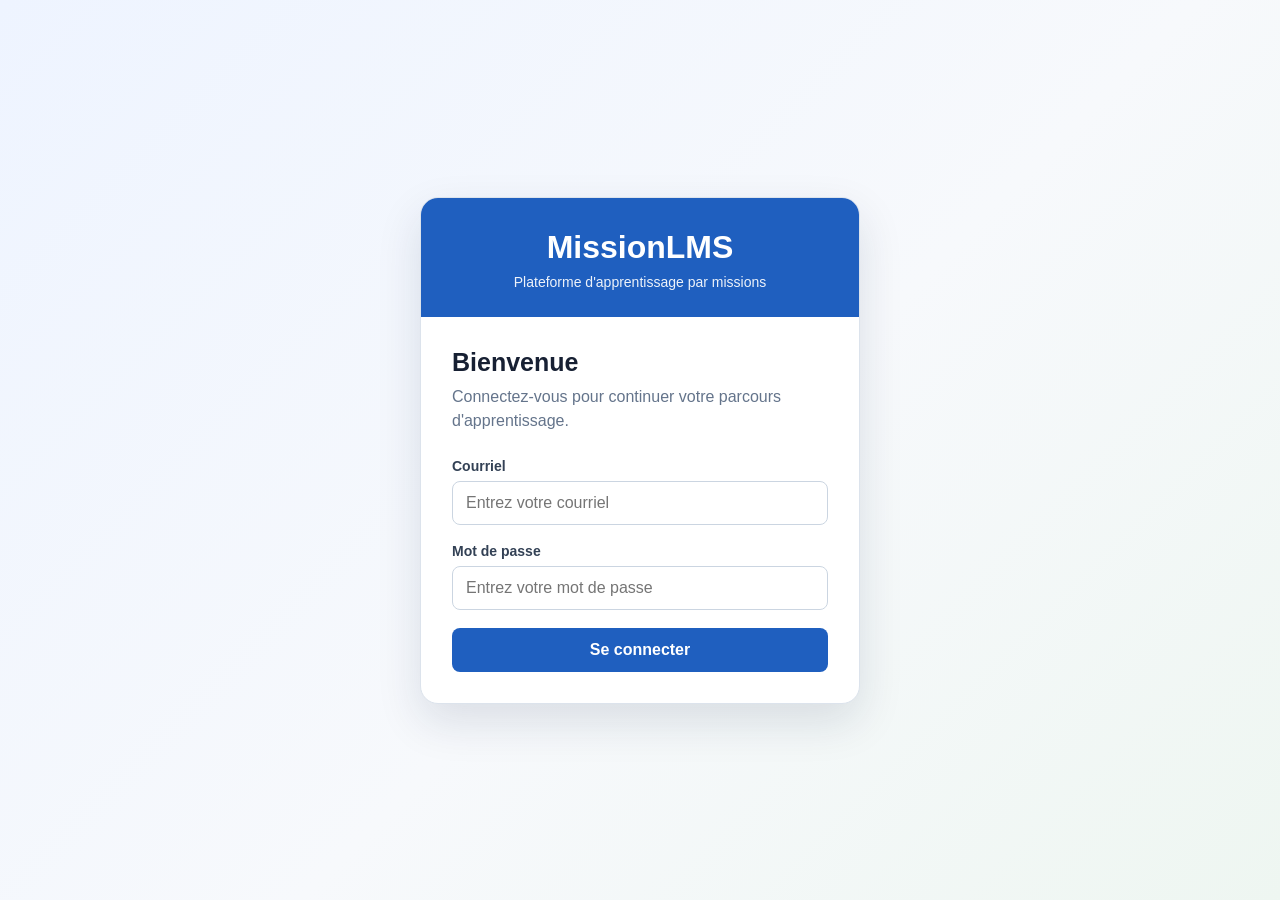
==== frontend/admin.html @ 3b76dc15 "Initial MissionLMS Docker version" ====
<!DOCTYPE html>
<html lang="fr">

<head>

    <meta charset="UTF-8">

    <meta
        name="viewport"
        content="width=device-width, initial-scale=1.0"
    >

    <title>MissionLMS Administration</title>

    <link
        rel="stylesheet"
        href="admin/admin.css"
    >

</head>


<body>

    <!-- =====================================================
         SIDEBAR
         ===================================================== -->

    <aside class="sidebar">

        <div class="logo">
            <h2>MissionLMS</h2>
            <span>Administration</span>
            <div class="region-mark sidebar-region">⚜ Québec</div>
        </div>

        <nav>

            <button
                class="nav-button active"
                data-section="dashboard"
            >
                Tableau de bord
            </button>


            <button
                class="nav-button"
                data-section="students"
            >
                Étudiants
            </button>

            <button
                class="nav-button"
                data-section="courses"
            >
                Cours
            </button>

            <button
                class="nav-button"
                data-section="missions"
            >
                Missions
            </button>

            <button
                class="nav-button"
                data-section="lessons"
            >
                Leçons
            </button>

            <button
                class="nav-button"
                data-section="assignments"
            >
                Travaux
            </button>

        </nav>

    </aside>


    <!-- =====================================================
         MAIN CONTENT
         ===================================================== -->

    <main class="main-content">

        <header class="topbar">

            <div>

                <h1>Tableau de bord administrateur</h1>

                <p>
                    Gérez le contenu pédagogique de MissionLMS.
                </p>

            </div>

            <div class="region-mark top-region">⚜ Québec</div>

            <button class="student-link" type="button" onclick="adminDéconnexion()">Déconnexion</button>

        </header>


        <!-- =================================================
             DASHBOARD
             ================================================= -->

        <section
            id="dashboard-section"
            class="admin-section active-section"
        >

            <h2>Vue d’ensemble</h2>

            <div class="stats-grid">

                <div class="stat-card">
                    <span>Cours</span>
                    <strong id="course-count">-</strong>
                </div>

                <div class="stat-card">
                    <span>Missions</span>
                    <strong id="mission-count">-</strong>
                </div>

                <div class="stat-card">
                    <span>Leçons</span>
                    <strong id="lesson-count">-</strong>
                </div>

                <div class="stat-card">
                    <span>Travaux</span>
                    <strong id="assignment-count">-</strong>
                </div>

            </div>

        </section>


        <!-- =================================================
             COURSES
             ================================================= -->


        <section id="students-section" class="admin-section">
            <div class="section-header">
                <div><h2>Étudiants</h2><p>Créez des comptes étudiants et inscrivez-les à un cours.</p></div>
                <button id="add-student-button" class="primary-button">+ Ajouter un étudiant</button>
            </div>
            <div id="students-list"></div>
        </section>

        <section
            id="courses-section"
            class="admin-section"
        >

            <div class="section-header">

                <div>
                    <h2>Cours</h2>
                    <p>Gérez vos cours.</p>
                </div>

                <button
                    id="add-course-button"
                    class="primary-button"
                >
                    + Ajouter un cours
                </button>

            </div>

            <div id="courses-list"></div>

        </section>


        <!-- =================================================
             MISSIONS
             ================================================= -->

        <section
            id="missions-section"
            class="admin-section"
        >

            <div class="section-header">

                <div>
                    <h2>Missions</h2>
                    <p>Gérez les missions des cours.</p>
                </div>

                <button
                    id="add-mission-button"
                    class="primary-button"
                >
                    + Ajouter une mission
                </button>

            </div>

            <div id="missions-list"></div>

        </section>


        <!-- =================================================
             LESSONS
             ================================================= -->

        <section
            id="lessons-section"
            class="admin-section"
        >

            <div class="section-header">

                <div>

                    <h2>Leçons</h2>

                    <p>
                        Créez, modifiez et supprimez les leçons des missions.
                    </p>

                </div>

                <button
                    id="add-lesson-button"
                    class="primary-button"
                >
                    + Ajouter une leçon
                </button>

            </div>

            <div id="lessons-list"></div>

        </section>


        <!-- =================================================
             ASSIGNMENTS
             ================================================= -->

        <section
            id="assignments-section"
            class="admin-section"
        >

            <div class="section-header">

                <div>

                    <h2>Travaux</h2>

                    <p>
                        Créez, modifiez et supprimez les travaux.
                    </p>

                </div>

                <button
                    id="add-assignment-button"
                    class="primary-button"
                >
                    + Ajouter un travail
                </button>

            </div>

            <div id="assignments-list"></div>

        </section>

    </main>


    <!-- =====================================================
         MODAL
         ===================================================== -->

    <div
        id="modal"
        class="modal"
    >

        <div class="modal-content">

            <div class="modal-header">

                <h2 id="modal-title">
                    Edit
                </h2>

                <button
                    id="close-modal"
                    class="close-button"
                >
                    ×
                </button>

            </div>

            <div id="modal-body"></div>

        </div>

    </div>


    <!-- =====================================================
         JAVASCRIPT
         ===================================================== -->

    <script src="admin/config.js"></script>

    <script src="admin/modal.js"></script>

    <script src="admin/navigation.js"></script>

    <script src="admin/students.js"></script>

    <script src="admin/courses.js"></script>

    <script src="admin/missions.js"></script>

    <script src="admin/lessons.js"></script>

    <script src="admin/assignments.js"></script>

    <script src="admin/admin.js"></script>


</body>

</html>
---- frontend/admin/admin.css ----
:root{--p:#1f5fbf;--pd:#174a95;--text:#172033;--muted:#64748b;--border:#dce3ec;--bg:#f4f7fb;--surface:#fff;--danger:#b42318;--shadow:0 8px 25px rgba(15,35,65,.07)}
*{box-sizing:border-box}body{margin:0;font-family:Arial,Helvetica,sans-serif;background:var(--bg);color:var(--text)}button,input,textarea,select{font:inherit}
.sidebar{position:fixed;inset:0 auto 0 0;width:245px;padding:24px 15px;background:#172033;color:#fff;z-index:30}.logo{padding:4px 12px 22px;border-bottom:1px solid rgba(255,255,255,.12);margin-bottom:18px}.logo h2{margin:0;font-size:23px}.logo>span{display:block;margin-top:5px;color:#b9c7dc;font-size:13px}.sidebar-region{margin-top:17px;color:#fff;font-size:14px}nav{display:grid;gap:6px}.nav-button{width:100%;padding:11px 13px;border:0;border-radius:8px;background:transparent;color:#dbe5f4;text-align:left;font-weight:600;cursor:pointer}.nav-button:hover{background:rgba(255,255,255,.08)}.nav-button.active{background:#2b69c9;color:#fff}
.main-content{margin-left:245px;min-height:100vh}.topbar{min-height:92px;padding:20px 32px;display:flex;align-items:center;gap:20px;background:#fff;border-bottom:1px solid var(--border)}.topbar>div:first-child{flex:1}.topbar h1{margin:0;font-size:26px}.topbar p{margin:6px 0 0;color:var(--muted)}.top-region{color:#334155}.student-link{padding:9px 14px;border:1px solid var(--border);border-radius:8px;background:#fff;color:#334155;font-weight:700;cursor:pointer}.student-link:hover{background:#f8fafc}
.admin-section{display:none;padding:30px 32px 60px;max-width:1200px}.admin-section.active-section{display:block}.admin-section>h2{margin-top:0}.stats-grid{display:grid;grid-template-columns:repeat(4,minmax(0,1fr));gap:16px;margin-top:20px}.stat-card{background:#fff;border:1px solid var(--border);border-radius:13px;padding:21px;box-shadow:var(--shadow)}.stat-card span{display:block;color:var(--muted);font-size:14px}.stat-card strong{display:block;margin-top:7px;font-size:30px}.section-header{display:flex;justify-content:space-between;align-items:center;gap:20px;margin-bottom:20px}.section-header h2{margin:0}.section-header p{margin:6px 0 0;color:var(--muted)}.primary-button,.edit-button,.delete-button{border:0;border-radius:8px;padding:10px 14px;cursor:pointer;font-weight:700}.primary-button{background:var(--p);color:#fff}.primary-button:hover{background:var(--pd)}.edit-button{background:#e8f0ff;color:#1d4f9c}.delete-button{background:#fff0ef;color:var(--danger)}.content-card{background:#fff;border:1px solid var(--border);border-radius:12px;padding:20px;margin-bottom:14px;box-shadow:0 3px 12px rgba(15,35,65,.045)}.content-card h3{margin:0 0 8px}.content-card p{color:#475569;line-height:1.55}.card-actions{display:flex;gap:8px;margin-top:15px}.loading-message,.empty-message{padding:25px;color:var(--muted);background:#fff;border:1px dashed var(--border);border-radius:10px}.error-message{padding:15px;color:#991b1b;background:#fff0ef;border:1px solid #f4c7c3;border-radius:9px}
.modal{display:none;position:fixed;inset:0;padding:25px;background:rgba(15,23,42,.55);align-items:center;justify-content:center;z-index:100}.modal.show{display:flex}.modal-content{width:min(100%,650px);max-height:90vh;overflow-y:auto;background:#fff;border-radius:14px;box-shadow:0 20px 50px rgba(0,0,0,.2)}.modal-header{display:flex;justify-content:space-between;align-items:center;padding:18px 22px;border-bottom:1px solid var(--border)}.modal-header h2{margin:0}.close-button{border:0;background:transparent;font-size:28px;color:#64748b;cursor:pointer}#modal-body{padding:22px}#modal-body form{display:grid;gap:9px}#modal-body label{font-weight:700;color:#334155;margin-top:5px}#modal-body input,#modal-body textarea,#modal-body select{width:100%;padding:11px 12px;border:1px solid #cbd5e1;border-radius:8px;background:#fff}#modal-body textarea{min-height:150px;resize:vertical}#modal-body input:focus,#modal-body textarea:focus,#modal-body select:focus{outline:none;border-color:var(--p);box-shadow:0 0 0 3px rgba(31,95,191,.12)}
@media(max-width:850px){.sidebar{position:static;width:100%}.main-content{margin-left:0}.stats-grid{grid-template-columns:repeat(2,minmax(0,1fr))}.topbar{padding:18px 20px}.admin-section{padding:24px 20px 45px}.top-region{display:none}}@media(max-width:560px){.stats-grid{grid-template-columns:1fr}.section-header{align-items:flex-start;flex-direction:column}.section-header .primary-button{width:100%}}
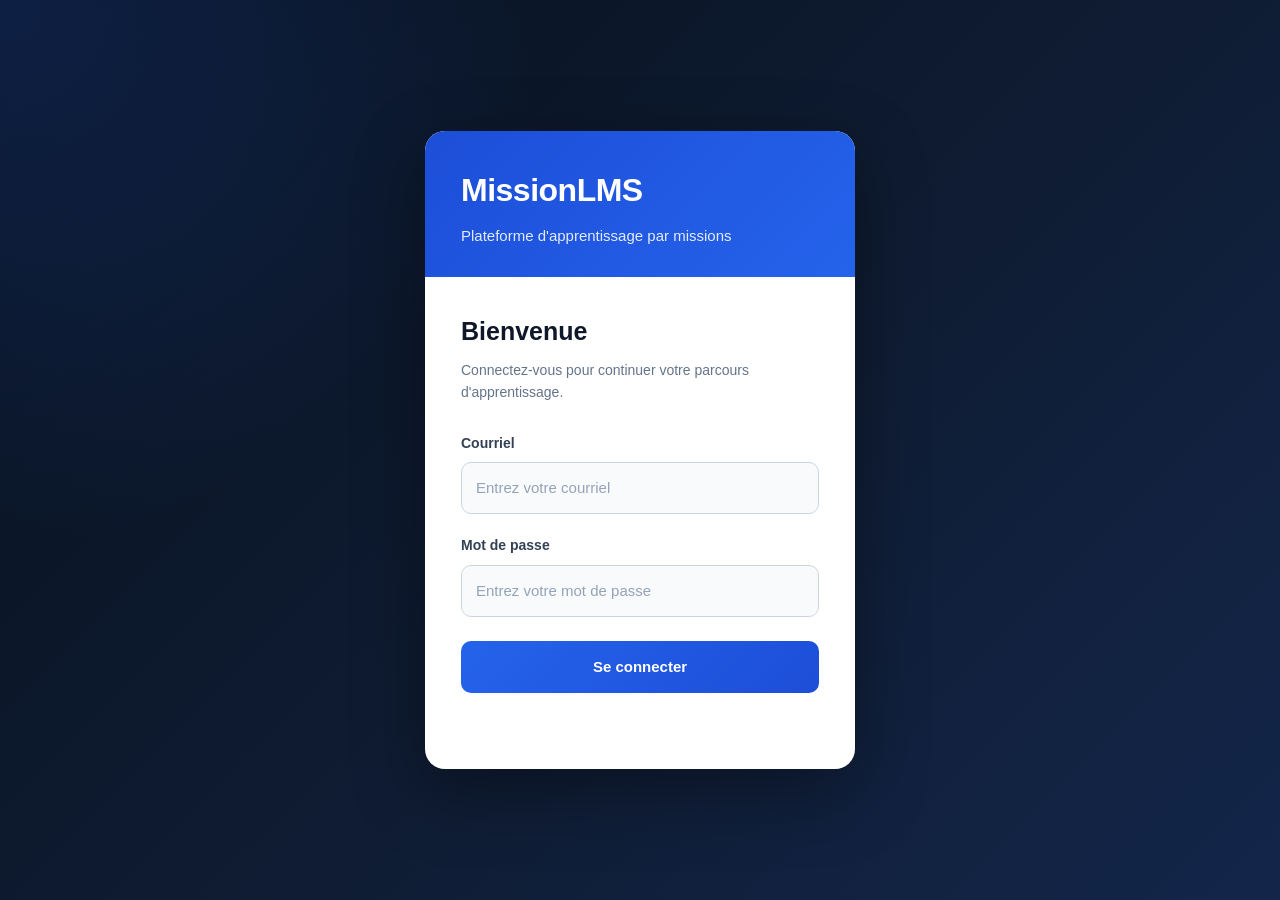
==== commit 8fe1831a: "Add media gallery and lesson resources" ====
--- a/frontend/admin.html
+++ b/frontend/admin.html
@@ -51,6 +51,7 @@
                 Étudiants
             </button>
 
+
             <button
                 class="nav-button"
                 data-section="courses"
@@ -58,6 +59,7 @@
                 Cours
             </button>
 
+
             <button
                 class="nav-button"
                 data-section="missions"
@@ -65,6 +67,7 @@
                 Missions
             </button>
 
+
             <button
                 class="nav-button"
                 data-section="lessons"
@@ -72,11 +75,20 @@
                 Leçons
             </button>
 
+
             <button
                 class="nav-button"
                 data-section="assignments"
             >
                 Travaux
+            </button>
+
+
+            <button
+                class="nav-button"
+                data-section="media"
+            >
+                Galerie
             </button>
 
         </nav>
@@ -102,9 +114,17 @@
 
             </div>
 
-            <div class="region-mark top-region">⚜ Québec</div>
-
-            <button class="student-link" type="button" onclick="adminDéconnexion()">Déconnexion</button>
+            <div class="region-mark top-region">
+                ⚜ Québec
+            </div>
+
+            <button
+                class="student-link"
+                type="button"
+                onclick="adminDéconnexion()"
+            >
+                Déconnexion
+            </button>
 
         </header>
 
@@ -148,17 +168,41 @@
 
 
         <!-- =================================================
+             STUDENTS
+             ================================================= -->
+
+        <section
+            id="students-section"
+            class="admin-section"
+        >
+
+            <div class="section-header">
+
+                <div>
+                    <h2>Étudiants</h2>
+                    <p>
+                        Créez des comptes étudiants et
+                        inscrivez-les à un cours.
+                    </p>
+                </div>
+
+                <button
+                    id="add-student-button"
+                    class="primary-button"
+                >
+                    + Ajouter un étudiant
+                </button>
+
+            </div>
+
+            <div id="students-list"></div>
+
+        </section>
+
+
+        <!-- =================================================
              COURSES
              ================================================= -->
-
-
-        <section id="students-section" class="admin-section">
-            <div class="section-header">
-                <div><h2>Étudiants</h2><p>Créez des comptes étudiants et inscrivez-les à un cours.</p></div>
-                <button id="add-student-button" class="primary-button">+ Ajouter un étudiant</button>
-            </div>
-            <div id="students-list"></div>
-        </section>
 
         <section
             id="courses-section"
@@ -232,7 +276,8 @@
                     <h2>Leçons</h2>
 
                     <p>
-                        Créez, modifiez et supprimez les leçons des missions.
+                        Créez, modifiez et supprimez
+                        les leçons des missions.
                     </p>
 
                 </div>
@@ -282,6 +327,44 @@
             </div>
 
             <div id="assignments-list"></div>
+
+        </section>
+
+
+        <!-- =================================================
+             MEDIA GALLERY
+             ================================================= -->
+
+        <section
+            id="media-section"
+            class="admin-section"
+        >
+
+            <div class="section-header">
+
+                <div>
+
+                    <h2>Galerie</h2>
+
+                    <p>
+                        Gérez les présentations PowerPoint,
+                        vidéos, PDF, images et documents
+                        utilisés dans les leçons.
+                    </p>
+
+                </div>
+
+                <button
+                    id="add-media-button"
+                    class="primary-button"
+                >
+                    + Ajouter une ressource
+                </button>
+
+            </div>
+
+
+            <div id="media-list"></div>
 
         </section>
 
@@ -341,9 +424,10 @@
 
     <script src="admin/assignments.js"></script>
 
+    <script src="admin/media.js"></script>
+
     <script src="admin/admin.js"></script>
 
-
 </body>
 
-</html>+</html>
